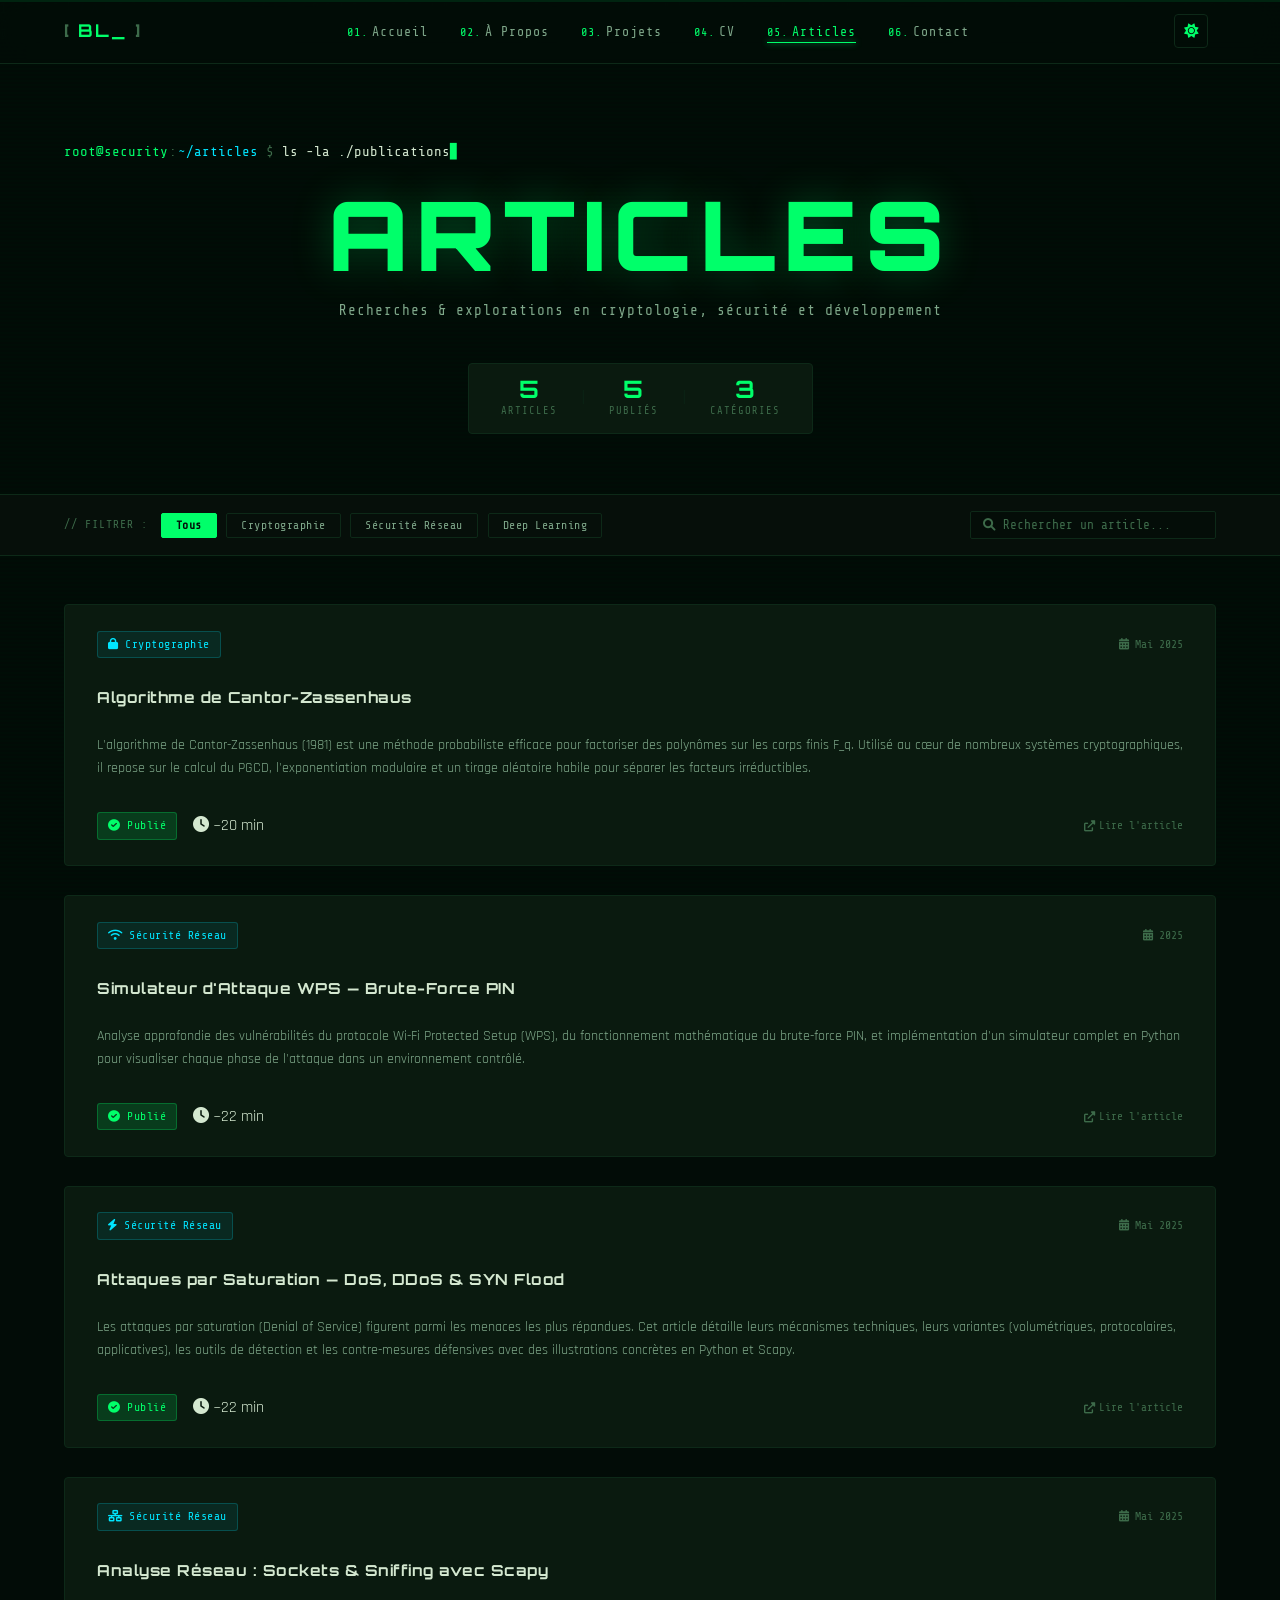
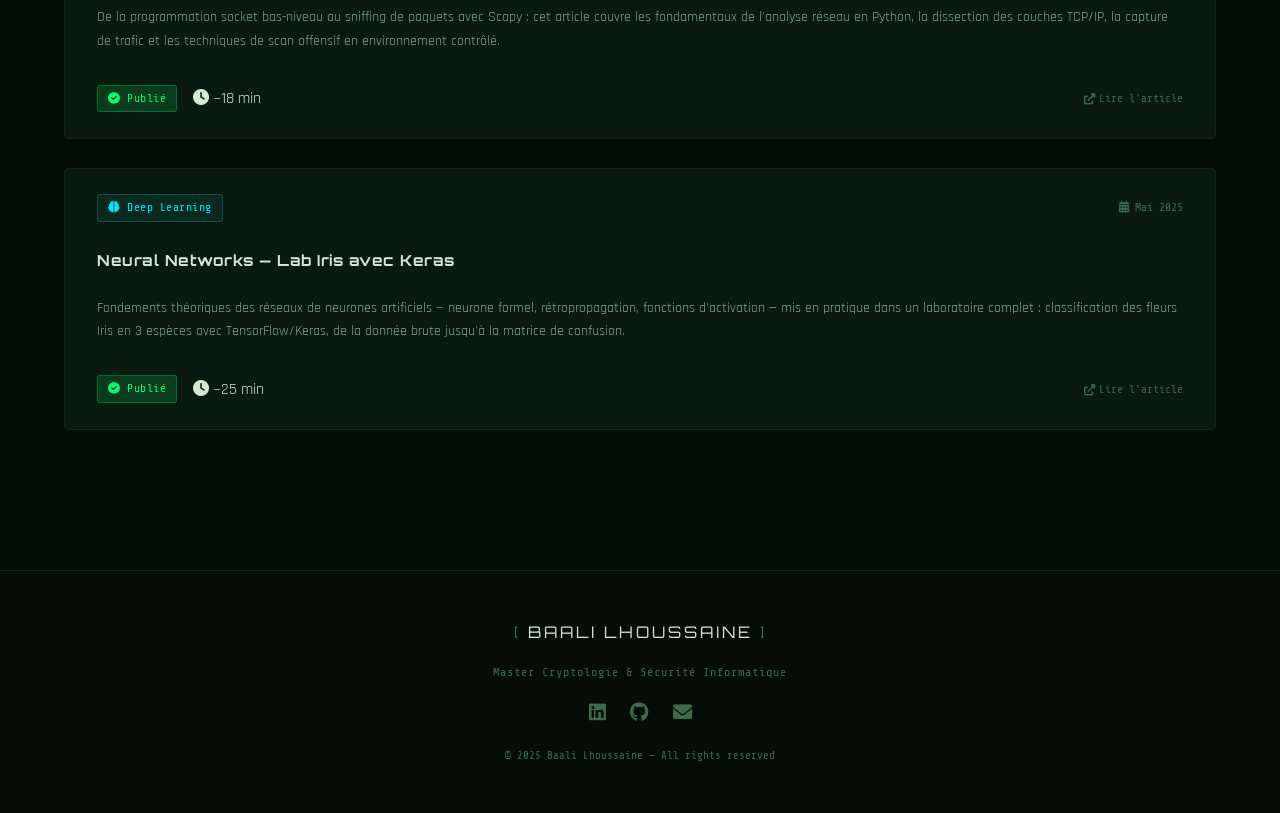
==== articles.html @ 582a3159 "Portfolio a jour" ====
<!DOCTYPE html>
<html lang="fr">
<head>
    <meta charset="UTF-8">
    <meta name="viewport" content="width=device-width, initial-scale=1.0">
    <title>Articles — BAALI LHOUSSAINE</title>
    <link rel="stylesheet" href="style.css">
    <link href="https://cdnjs.cloudflare.com/ajax/libs/font-awesome/6.0.0/css/all.min.css" rel="stylesheet">
    <link href="https://fonts.googleapis.com/css2?family=Share+Tech+Mono&family=Orbitron:wght@400;700;900&family=Rajdhani:wght@300;400;500;600;700&display=swap" rel="stylesheet">
</head>
<body>

<canvas id="matrix-canvas"></canvas>
<div class="scanlines"></div>

<!-- Navigation -->
<nav class="navbar">
    <div class="nav-container">
        <div class="nav-logo">
            <span class="logo-bracket">[</span>
            <span class="logo-text">BL<span class="logo-cursor">_</span></span>
            <span class="logo-bracket">]</span>
        </div>
        <ul class="nav-menu">
            <li><a href="index.html#accueil"  class="nav-link"><span class="nav-num">01.</span>Accueil</a></li>
            <li><a href="index.html#apropos"  class="nav-link"><span class="nav-num">02.</span>À Propos</a></li>
            <li><a href="index.html#projets"  class="nav-link"><span class="nav-num">03.</span>Projets</a></li>
            <li><a href="index.html#cv"       class="nav-link"><span class="nav-num">04.</span>CV</a></li>
            <li><a href="articles.html" class="nav-link active"><span class="nav-num">05.</span>Articles</a></li>
            <li><a href="index.html#contact"  class="nav-link"><span class="nav-num">06.</span>Contact</a></li>
        </ul>
        <!-- Theme Toggle — add this between </ul> and <div class="hamburger"> -->
        <button class="theme-toggle" id="themeToggle" title="Basculer thème">
            <i class="fas fa-sun" id="themeIcon"></i>
        </button>
        <div class="hamburger">
            <span></span><span></span><span></span>
        </div>
    </div>
</nav>

<div class="scroll-bar"><div class="scroll-progress" id="scrollProgress"></div></div>

<!-- ===================== HERO ARTICLES ===================== -->
<section class="articles-hero">
    <div class="container">
        <div class="terminal-prompt" style="margin-bottom:1.4rem">
            <span class="prompt-user">root@security</span><span class="prompt-sep">:</span><span class="prompt-path">~/articles</span><span class="prompt-dollar">$</span>
            <span class="prompt-cmd">ls -la ./publications</span><span class="prompt-blink">▋</span>
        </div>
        <h1 class="articles-page-title glitch" data-text="ARTICLES">ARTICLES</h1>
        <p class="articles-page-subtitle">Recherches & explorations en cryptologie, sécurité et développement</p>

        <!-- Stats bar -->
        <div class="articles-stats">
            <div class="stat-item">
                <span class="stat-num" id="totalCount">5</span>
                <span class="stat-label">Articles</span>
            </div>
            <div class="stat-sep">|</div>
            <div class="stat-item">
                <span class="stat-num">5</span>
                <span class="stat-label">Publiés</span>
            </div>
            <div class="stat-sep">|</div>
            <div class="stat-item">
                <span class="stat-num">3</span>
                <span class="stat-label">Catégories</span>
            </div>
        </div>
    </div>
</section>

<!-- ===================== FILTERS ===================== -->
<section class="articles-filters-bar">
    <div class="container">
        <div class="filters-inner">
            <div class="filter-group">
                <span class="filter-label">// FILTRER :</span>
                <button class="filter-btn active" data-filter="all">Tous</button>
                <button class="filter-btn" data-filter="cryptographie">Cryptographie</button>
                <button class="filter-btn" data-filter="securite-reseau">Sécurité Réseau</button>
                <button class="filter-btn" data-filter="deep-learning">Deep Learning</button>
            </div>
            <div class="search-group">
                <div class="search-box">
                    <i class="fas fa-search"></i>
                    <input type="text" id="searchInput" placeholder="Rechercher un article..." />
                </div>
            </div>
        </div>
    </div>
</section>

<!-- ===================== ARTICLES GRID ===================== -->
<section class="articles-main section">
    <div class="container">

        <div class="articles-grid-full" id="articlesGrid">

            <!-- Article 1 — Cantor-Zassenhaus -->
            <article id="article-1" class="article-card article-card-full" data-category="cryptographie" onclick="window.location.href='zessenhaus.html'" style="cursor:pointer">
                <div class="article-meta">
                    <span class="article-tag"><i class="fas fa-lock"></i> Cryptographie</span>
                    <span class="article-date"><i class="fas fa-calendar-alt"></i> Mai 2025</span>
                </div>
                <h3 class="article-title">Algorithme de Cantor-Zassenhaus</h3>
                <p class="article-excerpt">L'algorithme de Cantor-Zassenhaus (1981) est une méthode probabiliste efficace pour factoriser des polynômes sur les corps finis F_q. Utilisé au cœur de nombreux systèmes cryptographiques, il repose sur le calcul du PGCD, l'exponentiation modulaire et un tirage aléatoire habile pour séparer les facteurs irréductibles.</p>
                <div class="article-footer">
                    <span class="article-status published"><i class="fas fa-check-circle"></i> Publié</span>
                    <span class="article-read-time"><i class="fas fa-clock"></i> ~20 min</span>
                    <span class="article-toggle-hint"><i class="fas fa-external-link-alt"></i> Lire l'article</span>
                </div>
            </article>

            <!-- Article 2 — Attaque WPS -->
            <article id="article-2" class="article-card article-card-full" data-category="securite-reseau" onclick="window.location.href='wps.html'" style="cursor:pointer">
                <div class="article-meta">
                    <span class="article-tag"><i class="fas fa-wifi"></i> Sécurité Réseau</span>
                    <span class="article-date"><i class="fas fa-calendar-alt"></i> 2025</span>
                </div>
                <h3 class="article-title">Simulateur d'Attaque WPS — Brute-Force PIN</h3>
                <p class="article-excerpt">Analyse approfondie des vulnérabilités du protocole Wi-Fi Protected Setup (WPS), du fonctionnement mathématique du brute-force PIN, et implémentation d'un simulateur complet en Python pour visualiser chaque phase de l'attaque dans un environnement contrôlé.</p>
                <div class="article-footer">
                    <span class="article-status published"><i class="fas fa-check-circle"></i> Publié</span>
                    <span class="article-read-time"><i class="fas fa-clock"></i> ~22 min</span>
                    <span class="article-toggle-hint"><i class="fas fa-external-link-alt"></i> Lire l'article</span>
                </div>
            </article>

            <!-- Article 3 — Attaque par Saturation DoS/DDoS -->
            <article id="article-3" class="article-card article-card-full" data-category="securite-reseau" onclick="window.location.href='saturation.html'" style="cursor:pointer">
                <div class="article-meta">
                    <span class="article-tag"><i class="fas fa-bolt"></i> Sécurité Réseau</span>
                    <span class="article-date"><i class="fas fa-calendar-alt"></i> Mai 2025</span>
                </div>
                <h3 class="article-title">Attaques par Saturation — DoS, DDoS & SYN Flood</h3>
                <p class="article-excerpt">Les attaques par saturation (Denial of Service) figurent parmi les menaces les plus répandues. Cet article détaille leurs mécanismes techniques, leurs variantes (volumétriques, protocolaires, applicatives), les outils de détection et les contre-mesures défensives avec des illustrations concrètes en Python et Scapy.</p>
                <div class="article-footer">
                    <span class="article-status published"><i class="fas fa-check-circle"></i> Publié</span>
                    <span class="article-read-time"><i class="fas fa-clock"></i> ~22 min</span>
                    <span class="article-toggle-hint"><i class="fas fa-external-link-alt"></i> Lire l'article</span>
                </div>
            </article>

            <!-- Article 4 — Scapy / Sockets -->
            <article id="article-4" class="article-card article-card-full" data-category="securite-reseau" onclick="window.location.href='scapy.html'" style="cursor:pointer">
                <div class="article-meta">
                    <span class="article-tag"><i class="fas fa-network-wired"></i> Sécurité Réseau</span>
                    <span class="article-date"><i class="fas fa-calendar-alt"></i> Mai 2025</span>
                </div>
                <h3 class="article-title">Analyse Réseau : Sockets & Sniffing avec Scapy</h3>
                <p class="article-excerpt">De la programmation socket bas-niveau au sniffing de paquets avec Scapy : cet article couvre les fondamentaux de l'analyse réseau en Python, la dissection des couches TCP/IP, la capture de trafic et les techniques de scan offensif en environnement contrôlé.</p>
                <div class="article-footer">
                    <span class="article-status published"><i class="fas fa-check-circle"></i> Publié</span>
                    <span class="article-read-time"><i class="fas fa-clock"></i> ~18 min</span>
                    <span class="article-toggle-hint"><i class="fas fa-external-link-alt"></i> Lire l'article</span>
                </div>
            </article>

            <!-- Article 5 — Neural Networks / Iris -->
            <article id="article-5" class="article-card article-card-full" data-category="deep-learning" onclick="window.location.href='neural_networks.html'" style="cursor:pointer">
                <div class="article-meta">
                    <span class="article-tag"><i class="fas fa-brain"></i> Deep Learning</span>
                    <span class="article-date"><i class="fas fa-calendar-alt"></i> Mai 2025</span>
                </div>
                <h3 class="article-title">Neural Networks — Lab Iris avec Keras</h3>
                <p class="article-excerpt">Fondements théoriques des réseaux de neurones artificiels — neurone formel, rétropropagation, fonctions d'activation — mis en pratique dans un laboratoire complet : classification des fleurs Iris en 3 espèces avec TensorFlow/Keras, de la donnée brute jusqu'à la matrice de confusion.</p>
                <div class="article-footer">
                    <span class="article-status published"><i class="fas fa-check-circle"></i> Publié</span>
                    <span class="article-read-time"><i class="fas fa-clock"></i> ~25 min</span>
                    <span class="article-toggle-hint"><i class="fas fa-external-link-alt"></i> Lire l'article</span>
                </div>
            </article>

        </div>

        <!-- Empty state (hidden by default) -->
        <div class="no-results" id="noResults" style="display:none">
            <i class="fas fa-search"></i>
            <p>Aucun article trouvé pour cette recherche.</p>
            <button onclick="resetFilters()">Réinitialiser les filtres</button>
        </div>



    </div>
</section>

<!-- Footer -->
<footer class="footer">
    <div class="container">
        <div class="footer-inner">
            <div class="footer-logo">
                <span class="logo-bracket">[</span>
                <span>BAALI LHOUSSAINE</span>
                <span class="logo-bracket">]</span>
            </div>
            <p class="footer-tagline">Master Cryptologie & Sécurité Informatique</p>
            <div class="footer-socials">
                <a href="https://linkedin.com/in/baali-lhoussaine" target="_blank"><i class="fab fa-linkedin"></i></a>
                <a href="https://github.com/BAALI-LHOUSSAINE" target="_blank"><i class="fab fa-github"></i></a>
                <a href="mailto:baalilhoussaine1@gmail.com"><i class="fas fa-envelope"></i></a>
            </div>
            <p class="footer-copy">© 2025 Baali Lhoussaine — All rights reserved</p>
        </div>
    </div>
</footer>

<!-- Notification toast -->
<div class="toast" id="toast"></div>

<script>
document.addEventListener('DOMContentLoaded', function () {

    // ===== MATRIX =====
    (function () {
        const canvas = document.getElementById('matrix-canvas');
        if (!canvas) return;
        const ctx = canvas.getContext('2d');
        function resize() { canvas.width = window.innerWidth; canvas.height = window.innerHeight; }
        resize();
        window.addEventListener('resize', resize);
        const chars = '0123456789ABCDEF<>{}[]|+=/*%$#@!?ΩΨΦΣΠΛΘΔαβγ';
        const fs = 13;
        let cols = Math.floor(canvas.width / fs);
        let drops = Array(cols).fill(1);
        function draw() {
            const isLight = document.documentElement.getAttribute('data-theme') === 'light';
            ctx.fillStyle = isLight ? 'rgba(244,247,245,0.05)' : 'rgba(2,12,7,0.05)';
            ctx.fillRect(0, 0, canvas.width, canvas.height);
            ctx.font = fs + 'px Share Tech Mono, monospace';
            for (let i = 0; i < drops.length; i++) {
                ctx.fillStyle = isLight
                    ? (Math.random() > 0.97 ? '#0077aa' : '#007a33')
                    : (Math.random() > 0.97 ? '#00e5ff' : '#00ff6a');
                ctx.fillText(chars[Math.floor(Math.random() * chars.length)], i * fs, drops[i] * fs);
                if (drops[i] * fs > canvas.height && Math.random() > 0.975) drops[i] = 0;
                drops[i]++;
            }
        }
        setInterval(draw, 55);
        window.addEventListener('resize', () => { cols = Math.floor(canvas.width / fs); drops = Array(cols).fill(1); });
    })();

    // ===== SCROLL PROGRESS =====
    const sp = document.getElementById('scrollProgress');
    window.addEventListener('scroll', () => {
        const t = window.pageYOffset, d = document.documentElement.scrollHeight - window.innerHeight;
        if (sp) sp.style.width = (t / d * 100) + '%';
    });

    // ===== MOBILE NAV =====
    const hamburger = document.querySelector('.hamburger');
    const navMenu = document.querySelector('.nav-menu');
    if (hamburger && navMenu) {
        hamburger.addEventListener('click', () => {
            hamburger.classList.toggle('active');
            navMenu.classList.toggle('active');
        });
    }

    // ===== FILTER BUTTONS =====
    const filterBtns = document.querySelectorAll('.filter-btn');
    filterBtns.forEach(btn => {
        btn.addEventListener('click', () => {
            filterBtns.forEach(b => b.classList.remove('active'));
            btn.classList.add('active');
            applyFilters();
        });
    });

    // ===== SEARCH =====
    const searchInput = document.getElementById('searchInput');
    if (searchInput) searchInput.addEventListener('input', applyFilters);

    function applyFilters() {
        const activeFilter = document.querySelector('.filter-btn.active')?.dataset.filter || 'all';
        const query = (searchInput?.value || '').toLowerCase().trim();
        const cards = document.querySelectorAll('.article-card-full');
        let visible = 0;
        cards.forEach(card => {
            const cat = card.dataset.category;
            const text = card.textContent.toLowerCase();
            const matchCat = activeFilter === 'all' || cat === activeFilter;
            const matchSearch = !query || text.includes(query);
            card.style.display = (matchCat && matchSearch) ? '' : 'none';
            if (matchCat && matchSearch) visible++;
        });
        document.getElementById('totalCount').textContent = visible;
        document.getElementById('noResults').style.display = visible === 0 ? 'flex' : 'none';
    }

    // ===== THEME TOGGLE =====
    const themeToggle = document.getElementById('themeToggle');
    const themeIcon = document.getElementById('themeIcon');
    const savedTheme = localStorage.getItem('theme') || 'dark';
    applyTheme(savedTheme);

    if (themeToggle) {
        themeToggle.addEventListener('click', () => {
            const current = document.documentElement.getAttribute('data-theme') || 'dark';
            const next = current === 'dark' ? 'light' : 'dark';
            applyTheme(next);
            localStorage.setItem('theme', next);
        });
    }

    function applyTheme(theme) {
        document.documentElement.setAttribute('data-theme', theme);
        if (themeIcon) {
            themeIcon.className = theme === 'dark' ? 'fas fa-sun' : 'fas fa-moon';
        }
    }

    // ===== DEEP LINK — open article from URL hash =====
    (function handleHash() {
        const hash = window.location.hash; // e.g. "#article-1"
        if (!hash) return;
        const target = document.querySelector(hash);
        if (!target) return;
        // Open the body
        const body = target.querySelector('.article-body');
        const hint = target.querySelector('.article-toggle-hint');
        const icon = hint ? hint.querySelector('i') : null;
        if (body) body.style.display = 'block';
        if (icon) icon.className = 'fas fa-chevron-up';
        if (hint) hint.style.color = 'var(--green-primary)';
        // Scroll to it after a short delay so the page has painted
        setTimeout(() => {
            target.scrollIntoView({ behavior: 'smooth', block: 'center' });
            target.style.boxShadow = '0 0 0 2px var(--green-primary)';
            setTimeout(() => { target.style.boxShadow = ''; }, 2000);
        }, 300);
    })();

    // ===== FADE IN =====
    const obs = new IntersectionObserver(entries => {
        entries.forEach(e => { if (e.isIntersecting) e.target.classList.add('fade-in-up'); });
    }, { threshold: 0.08 });
    document.querySelectorAll('.article-card-full').forEach(el => obs.observe(el));
});

function notifyMe(el) {
    showToast('✓ Vous serez notifié à la publication !');
    el.innerHTML = '<i class="fas fa-check"></i> Notifié';
    el.style.color = 'var(--green-primary)';
    el.style.pointerEvents = 'none';
}

function resetFilters() {
    document.querySelectorAll('.filter-btn').forEach(b => b.classList.remove('active'));
    document.querySelector('.filter-btn[data-filter="all"]').classList.add('active');
    const si = document.getElementById('searchInput');
    if (si) si.value = '';
    document.querySelectorAll('.article-card-full').forEach(c => c.style.display = '');
    document.getElementById('noResults').style.display = 'none';
    document.getElementById('totalCount').textContent = document.querySelectorAll('.article-card-full').length;
}

function showToast(msg) {
    const t = document.getElementById('toast');
    t.textContent = msg;
    t.classList.add('show');
    setTimeout(() => t.classList.remove('show'), 3000);
}

// ===== APERÇU TOGGLE =====
function toggleArticle(card) {
    const body = card.querySelector('.article-body');
    const hint = card.querySelector('.article-toggle-hint');
    const icon = hint ? hint.querySelector('i') : null;
    if (!body) return;
    const isOpen = body.style.display !== 'none' && body.style.display !== '';
    body.style.display = isOpen ? 'none' : 'block';
    if (icon) icon.className = isOpen ? 'fas fa-chevron-down' : 'fas fa-chevron-up';
    if (hint) hint.style.color = isOpen ? '' : 'var(--green-primary)';
}
</script>
</body>
</html>
---- style.css ----
/* =========================================
   CYBERSECURITY PORTFOLIO — BAALI LHOUSSAINE
   ========================================= */

/* ---- CSS Variables ---- */
:root {
    --bg-primary: #020c07;
    --bg-secondary: #060f0a;
    --bg-card: #0a1a0f;
    --bg-card-hover: #0e2015;
    --bg-terminal: #040d08;
    --green-primary: #00ff6a;
    --green-dim: #00cc55;
    --green-glow: rgba(0, 255, 106, 0.15);
    --green-muted: #1a4d2e;
    --cyan-accent: #00e5ff;
    --cyan-glow: rgba(0, 229, 255, 0.12);
    --red-alert: #ff3e3e;
    --yellow-warn: #ffe066;
    --text-primary: #d4e8d0;
    --text-secondary: #7fa88a;
    --text-muted: #3d6b4a;
    --border-color: #0d2918;
    --border-active: #00ff6a40;
    --font-mono: 'Share Tech Mono', monospace;
    --font-display: 'Orbitron', monospace;
    --font-body: 'Rajdhani', sans-serif;
    --transition: all 0.3s ease;
}

/* ---- Reset ---- */
*, *::before, *::after { margin: 0; padding: 0; box-sizing: border-box; }
html { scroll-behavior: smooth; }

body {
    font-family: var(--font-body);
    background-color: var(--bg-primary);
    color: var(--text-primary);
    line-height: 1.7;
    overflow-x: hidden;
    cursor: default;
}

a { color: inherit; text-decoration: none; }

/* ---- Matrix Canvas ---- */
#matrix-canvas {
    position: fixed;
    top: 0; left: 0;
    width: 100%; height: 100%;
    z-index: 0;
    opacity: 0.04;
    pointer-events: none;
}

/* ---- Scanlines ---- */
.scanlines {
    position: fixed;
    top: 0; left: 0;
    width: 100%; height: 100%;
    background: repeating-linear-gradient(
        0deg,
        transparent,
        transparent 2px,
        rgba(0, 255, 106, 0.012) 2px,
        rgba(0, 255, 106, 0.012) 4px
    );
    z-index: 1;
    pointer-events: none;
}

/* ---- Scroll Bar ---- */
.scroll-bar {
    position: fixed;
    top: 0; left: 0;
    width: 100%; height: 2px;
    background: rgba(0, 255, 106, 0.1);
    z-index: 9999;
}
.scroll-progress {
    height: 100%;
    width: 0%;
    background: linear-gradient(90deg, var(--green-primary), var(--cyan-accent));
    transition: width 0.1s;
    box-shadow: 0 0 8px var(--green-primary);
}

/* ---- Container ---- */
.container {
    max-width: 1200px;
    margin: 0 auto;
    padding: 0 24px;
    position: relative;
    z-index: 2;
}

/* ================================================
   NAVIGATION
   ================================================ */
.navbar {
    position: fixed;
    top: 0; width: 100%;
    background: rgba(2, 12, 7, 0.75);
    backdrop-filter: blur(16px);
    -webkit-backdrop-filter: blur(16px);
    border-bottom: 1px solid var(--border-color);
    z-index: 1000;
    padding: 0.9rem 0;
}

.nav-container {
    max-width: 1200px;
    margin: 0 auto;
    padding: 0 24px;
    display: flex;
    justify-content: space-between;
    align-items: center;
}

.nav-logo {
    font-family: var(--font-display);
    font-size: 1.1rem;
    font-weight: 700;
    letter-spacing: 2px;
    color: var(--green-primary);
}
.logo-bracket { color: var(--text-muted); }
.logo-cursor {
    animation: blink 1s infinite;
    color: var(--green-primary);
}

.nav-menu {
    display: flex;
    list-style: none;
    gap: 2rem;
}

.nav-link {
    font-family: var(--font-mono);
    font-size: 0.82rem;
    color: var(--text-secondary);
    letter-spacing: 1px;
    transition: var(--transition);
    position: relative;
    padding-bottom: 2px;
}
.nav-num { color: var(--green-primary); margin-right: 4px; font-size: 0.75rem; }

.nav-link::after {
    content: '';
    position: absolute;
    bottom: -2px; left: 0;
    width: 0; height: 1px;
    background: var(--green-primary);
    transition: width 0.3s;
    box-shadow: 0 0 6px var(--green-primary);
}
.nav-link:hover, .nav-link.active {
    color: var(--green-primary);
}
.nav-link:hover::after, .nav-link.active::after { width: 100%; }

.hamburger {
    display: none;
    flex-direction: column;
    cursor: pointer;
    gap: 5px;
}
.hamburger span {
    width: 24px; height: 2px;
    background: var(--green-primary);
    transition: 0.3s;
    box-shadow: 0 0 4px var(--green-primary);
}

/* ================================================
   HERO
   ================================================ */
.hero {
    min-height: 100vh;
    display: flex;
    align-items: center;
    padding: 100px 24px 60px;
    position: relative;
    overflow: hidden;
    z-index: 2;
}

.hero::before {
    content: '';
    position: absolute;
    top: -200px; right: -200px;
    width: 600px; height: 600px;
    border-radius: 50%;
    background: radial-gradient(circle, rgba(0,255,106,0.04) 0%, transparent 70%);
    pointer-events: none;
}

.hero-content {
    max-width: 1200px;
    margin: 0 auto;
    width: 100%;
    display: grid;
    grid-template-columns: 1.1fr 0.9fr;
    gap: 4rem;
    align-items: center;
}

/* Terminal prompt */
.terminal-prompt {
    font-family: var(--font-mono);
    font-size: 0.88rem;
    margin-bottom: 1.2rem;
    display: flex;
    align-items: center;
    gap: 0;
    flex-wrap: wrap;
}
.prompt-user { color: var(--green-primary); }
.prompt-sep { color: var(--text-muted); margin: 0 1px; }
.prompt-path { color: var(--cyan-accent); }
.prompt-dollar { color: var(--text-muted); margin: 0 8px; }
.prompt-cmd { color: var(--text-primary); }
.prompt-blink { color: var(--green-primary); animation: blink 1s infinite; }

/* Glitch effect on name */
.hero-name {
    font-family: var(--font-display);
    font-size: clamp(2.4rem, 5vw, 3.8rem);
    font-weight: 900;
    letter-spacing: 4px;
    color: var(--green-primary);
    text-shadow: 0 0 30px rgba(0, 255, 106, 0.4);
    position: relative;
    margin-bottom: 0.8rem;
    line-height: 1.1;
}
.hero-name.glitch::before,
.hero-name.glitch::after {
    content: attr(data-text);
    position: absolute;
    top: 0; left: 0;
    width: 100%; height: 100%;
}
.hero-name.glitch::before {
    color: var(--cyan-accent);
    clip-path: polygon(0 30%, 100% 30%, 100% 50%, 0 50%);
    animation: glitch1 4s infinite;
    opacity: 0.7;
}
.hero-name.glitch::after {
    color: var(--red-alert);
    clip-path: polygon(0 60%, 100% 60%, 100% 80%, 0 80%);
    animation: glitch2 4s infinite;
    opacity: 0.5;
}

.hero-title-wrapper {
    font-family: var(--font-mono);
    font-size: 1rem;
    color: var(--text-secondary);
    margin-bottom: 1.4rem;
    display: flex;
    align-items: center;
    gap: 6px;
}
.hex-accent {
    color: var(--cyan-accent);
    font-size: 0.85rem;
    opacity: 0.7;
}
.hero-title { color: var(--text-primary); }

.hero-description {
    font-size: 1.05rem;
    color: var(--text-secondary);
    margin-bottom: 1.6rem;
    max-width: 520px;
    font-weight: 400;
    line-height: 1.8;
}

.hero-badges {
    display: flex;
    gap: 0.6rem;
    flex-wrap: wrap;
    margin-bottom: 2rem;
}
.badge {
    font-family: var(--font-mono);
    font-size: 0.72rem;
    padding: 5px 12px;
    border: 1px solid var(--green-muted);
    border-radius: 2px;
    color: var(--green-dim);
    background: rgba(0,255,106,0.04);
    display: flex;
    align-items: center;
    gap: 5px;
    letter-spacing: 0.5px;
}
.badge i { font-size: 0.68rem; }

.hero-buttons {
    display: flex;
    gap: 1rem;
    flex-wrap: wrap;
}

/* Buttons */
.btn {
    font-family: var(--font-mono);
    font-size: 0.85rem;
    padding: 11px 24px;
    border: none;
    border-radius: 2px;
    cursor: pointer;
    text-decoration: none;
    display: inline-flex;
    align-items: center;
    gap: 8px;
    letter-spacing: 1px;
    transition: var(--transition);
    position: relative;
    overflow: hidden;
}
.btn-primary {
    background: var(--green-primary);
    color: var(--bg-primary);
    font-weight: 700;
}
.btn-primary:hover {
    background: var(--green-dim);
    box-shadow: 0 0 24px rgba(0, 255, 106, 0.5);
    transform: translateY(-2px);
}
.btn-secondary {
    background: transparent;
    color: var(--green-primary);
    border: 1px solid var(--green-primary);
}
.btn-secondary:hover {
    background: var(--green-glow);
    box-shadow: 0 0 16px rgba(0, 255, 106, 0.2);
    transform: translateY(-2px);
}
.btn.full-width { width: 100%; justify-content: center; }

/* Photo frame */
.hero-visual { display: flex; justify-content: center; }

.photo-frame {
    position: relative;
    width: 420px;
    height: 480px;
}
.frame-corners .corner {
    position: absolute;
    width: 20px; height: 20px;
    border-color: var(--green-primary);
    border-style: solid;
}
.corner.tl { top: -3px; left: -3px; border-width: 2px 0 0 2px; }
.corner.tr { top: -3px; right: -3px; border-width: 2px 2px 0 0; }
.corner.bl { bottom: -3px; left: -3px; border-width: 0 0 2px 2px; }
.corner.br { bottom: -3px; right: -3px; border-width: 0 2px 2px 0; }

.photo-carousel {
    width: 100%; height: 100%;
    border-radius: 4px;
    overflow: hidden;
    border: 1px solid var(--border-color);
    position: relative;
    background: var(--bg-card);
}
.carousel-container { width: 100%; height: 100%; position: relative; }
.carousel-slide {
    position: absolute;
    width: 100%; height: 100%;
    opacity: 0;
    transition: opacity 1s ease-in-out;
}
.carousel-slide.active { opacity: 1; }
.carousel-slide img {
    width: 100%; height: 100%;
    object-fit: cover;
    filter: grayscale(20%) contrast(1.05);
}
.carousel-controls {
    position: absolute;
    top: 50%; transform: translateY(-50%);
    background: rgba(0, 255, 106, 0.1);
    border: 1px solid rgba(0,255,106,0.3);
    color: var(--green-primary);
    width: 32px; height: 32px;
    border-radius: 2px;
    display: flex; align-items: center; justify-content: center;
    cursor: pointer;
    transition: var(--transition);
    z-index: 5;
}
.carousel-controls:hover { background: rgba(0,255,106,0.2); }
.carousel-prev { left: 8px; }
.carousel-next { right: 8px; }
.carousel-indicators {
    position: absolute; bottom: 12px; left: 50%;
    transform: translateX(-50%);
    display: flex; gap: 8px;
}
.carousel-indicator {
    width: 6px; height: 6px;
    border-radius: 1px;
    background: rgba(0,255,106,0.3);
    cursor: pointer; transition: var(--transition);
}
.carousel-indicator.active { background: var(--green-primary); box-shadow: 0 0 6px var(--green-primary); }

.scan-line-h {
    position: absolute;
    top: 0; left: 0;
    width: 100%; height: 2px;
    background: rgba(0, 255, 106, 0.4);
    animation: scanH 3s linear infinite;
    box-shadow: 0 0 10px rgba(0, 255, 106, 0.6);
    z-index: 10;
    pointer-events: none;
}

.frame-status {
    position: absolute;
    bottom: -28px; left: 0;
    display: flex; align-items: center; gap: 6px;
    font-family: var(--font-mono);
    font-size: 0.65rem;
    color: var(--text-muted);
}
.status-dot {
    width: 7px; height: 7px;
    border-radius: 50%;
    background: var(--green-primary);
    box-shadow: 0 0 8px var(--green-primary);
    animation: blink 2s infinite;
}

.hero-scroll-hint {
    position: absolute;
    bottom: 30px; left: 50%;
    transform: translateX(-50%);
    display: flex; flex-direction: column;
    align-items: center; gap: 6px;
    font-family: var(--font-mono); font-size: 0.62rem;
    color: var(--text-muted); letter-spacing: 3px;
    animation: fadeUpDown 2s infinite;
}
.scroll-arrow {
    width: 1px; height: 30px;
    background: linear-gradient(to bottom, var(--green-primary), transparent);
}

/* ================================================
   SECTIONS
   ================================================ */
.section {
    padding: 100px 0;
    position: relative;
    z-index: 2;
}
.section-dark { background: var(--bg-secondary); }

.section-header {
    text-align: center;
    margin-bottom: 4rem;
}
.section-tag {
    font-family: var(--font-mono);
    font-size: 0.78rem;
    color: var(--green-dim);
    letter-spacing: 3px;
    display: block;
    margin-bottom: 0.8rem;
}
.section-title {
    font-family: var(--font-display);
    font-size: clamp(1.8rem, 3.5vw, 2.6rem);
    font-weight: 700;
    letter-spacing: 3px;
    color: var(--text-primary);
    margin-bottom: 1rem;
}
.title-line {
    width: 60px; height: 2px;
    background: linear-gradient(90deg, var(--green-primary), var(--cyan-accent));
    margin: 0 auto;
    box-shadow: 0 0 12px var(--green-primary);
}

/* ================================================
   ABOUT
   ================================================ */
.about-grid {
    display: grid;
    grid-template-columns: 1fr 1fr;
    gap: 3rem;
    align-items: start;
}

/* Terminal Box */
.terminal-box {
    background: var(--bg-terminal);
    border: 1px solid var(--border-color);
    border-radius: 4px;
    overflow: hidden;
    box-shadow: 0 8px 32px rgba(0, 0, 0, 0.5), inset 0 0 60px rgba(0, 255, 106, 0.01);
}
.terminal-header {
    background: #0a1a0f;
    padding: 10px 16px;
    display: flex;
    align-items: center;
    gap: 8px;
    border-bottom: 1px solid var(--border-color);
}
.t-dot {
    width: 10px; height: 10px;
    border-radius: 50%;
}
.t-dot.red { background: #ff5f57; }
.t-dot.yellow { background: #ffbd2e; }
.t-dot.green { background: var(--green-primary); box-shadow: 0 0 6px var(--green-primary); }
.t-title {
    font-family: var(--font-mono);
    font-size: 0.75rem;
    color: var(--text-muted);
    margin-left: 8px;
}
.terminal-body {
    padding: 20px;
    font-family: var(--font-mono);
    font-size: 0.84rem;
    line-height: 1.8;
}
.t-cmd { color: var(--green-primary); }
.t-out { color: var(--text-secondary); }
.t-green { color: var(--green-primary); }
.t-cyan { color: var(--cyan-accent); }
.t-prompt { color: var(--green-primary); animation: blink 1s infinite; margin-top: 8px; }

/* Skills block */
.skills-block { display: flex; flex-direction: column; gap: 1.6rem; }
.skills-section-label {
    font-family: var(--font-mono);
    font-size: 0.75rem;
    color: var(--cyan-accent);
    letter-spacing: 2px;
    margin-bottom: 0.4rem;
}

.skill-group { }
.sg-label {
    font-family: var(--font-mono);
    font-size: 0.75rem;
    color: var(--text-muted);
    letter-spacing: 1px;
    margin-bottom: 0.7rem;
    display: flex;
    align-items: center;
    gap: 6px;
}
.sg-label i { color: var(--green-dim); }

.skills-row {
    display: flex;
    flex-wrap: wrap;
    gap: 0.6rem;
}
.skill-chip {
    display: flex; align-items: center; gap: 6px;
    padding: 6px 12px;
    background: var(--bg-card);
    border: 1px solid var(--border-color);
    border-radius: 2px;
    font-size: 0.8rem;
    font-family: var(--font-mono);
    color: var(--text-secondary);
    transition: var(--transition);
    cursor: default;
}
.skill-chip:hover {
    border-color: var(--green-primary);
    color: var(--green-primary);
    background: var(--green-glow);
    box-shadow: 0 0 12px rgba(0,255,106,0.12);
    transform: translateY(-2px);
}
.skill-chip img {
    width: 16px; height: 16px;
    object-fit: contain;
    filter: grayscale(60%);
    transition: var(--transition);
}
.skill-chip:hover img { filter: grayscale(0%); }
.skill-chip i { font-size: 0.9rem; }
.skill-chip.new {
    border-color: rgba(0,229,255,0.3);
    color: var(--cyan-accent);
    background: rgba(0,229,255,0.05);
}
.skill-chip.new:hover {
    border-color: var(--cyan-accent);
    box-shadow: 0 0 12px rgba(0,229,255,0.2);
}

/* Languages */
.languages-block { margin-top: 0.4rem; }
.lang-row { display: flex; flex-direction: column; gap: 0.7rem; }
.lang-item {
    display: flex; align-items: center; gap: 10px;
    font-family: var(--font-mono); font-size: 0.78rem;
}
.lang-name { color: var(--text-secondary); width: 65px; }
.lang-bar {
    flex: 1; height: 4px;
    background: var(--border-color);
    border-radius: 2px; overflow: hidden;
}
.lang-fill {
    height: 100%;
    background: linear-gradient(90deg, var(--green-primary), var(--cyan-accent));
    box-shadow: 0 0 6px var(--green-primary);
    border-radius: 2px;
}
.lang-lvl { color: var(--text-muted); font-size: 0.7rem; width: 40px; text-align: right; }

/* ================================================
   PROJECTS
   ================================================ */
.projects-grid {
    display: grid;
    grid-template-columns: repeat(auto-fill, minmax(340px, 1fr));
    gap: 1.6rem;
}

.project-card {
    background: var(--bg-card);
    border: 1px solid var(--border-color);
    border-radius: 4px;
    padding: 1.6rem;
    transition: var(--transition);
    position: relative;
    overflow: hidden;
}
.project-card::before {
    content: '';
    position: absolute;
    top: 0; left: 0;
    width: 100%; height: 1px;
    background: linear-gradient(90deg, transparent, var(--green-primary), transparent);
    opacity: 0;
    transition: var(--transition);
}
.project-card:hover {
    border-color: rgba(0,255,106,0.2);
    background: var(--bg-card-hover);
    transform: translateY(-4px);
    box-shadow: 0 12px 40px rgba(0, 0, 0, 0.4), 0 0 20px rgba(0, 255, 106, 0.06);
}
.project-card:hover::before { opacity: 1; }

.featured-card {
    grid-column: 1 / -1;
    border-color: rgba(0,255,106,0.2);
    background: linear-gradient(135deg, var(--bg-card), #081510);
}
.featured-card::before { opacity: 1; }
.card-glow {
    position: absolute;
    top: -80px; right: -80px;
    width: 200px; height: 200px;
    background: radial-gradient(circle, rgba(0,255,106,0.06) 0%, transparent 70%);
    pointer-events: none;
}

.card-top-bar {
    display: flex; justify-content: space-between; align-items: center;
    margin-bottom: 1rem;
}
.card-tag {
    font-family: var(--font-mono);
    font-size: 0.7rem;
    color: var(--green-dim);
    letter-spacing: 1px;
    padding: 2px 8px;
    border: 1px solid var(--green-muted);
    border-radius: 2px;
}
.card-date {
    font-family: var(--font-mono);
    font-size: 0.68rem;
    color: var(--text-muted);
}

.card-icon {
    font-size: 1.8rem;
    color: var(--green-primary);
    opacity: 0.7;
    margin-bottom: 0.8rem;
}

.project-card h3 {
    font-family: var(--font-display);
    font-size: 1rem;
    font-weight: 700;
    letter-spacing: 1px;
    color: var(--text-primary);
    margin-bottom: 0.7rem;
}

.card-desc {
    font-size: 0.9rem;
    color: var(--text-secondary);
    line-height: 1.7;
    margin-bottom: 1rem;
}

.card-tech {
    display: flex; flex-wrap: wrap; gap: 0.4rem;
    margin-bottom: 1rem;
}
.tech {
    font-family: var(--font-mono);
    font-size: 0.68rem;
    padding: 2px 8px;
    background: rgba(0, 255, 106, 0.06);
    border: 1px solid var(--green-muted);
    border-radius: 2px;
    color: var(--green-dim);
    letter-spacing: 0.5px;
}

.card-links { display: flex; gap: 0.8rem; }
.card-link {
    font-family: var(--font-mono);
    font-size: 0.75rem;
    color: var(--text-muted);
    display: flex; align-items: center; gap: 5px;
    transition: var(--transition);
}
.card-link:hover { color: var(--green-primary); }

/* ================================================
   TIMELINE / FORMATION
   ================================================ */
.timeline {
    position: relative;
    max-width: 800px;
    margin: 0 auto 4rem;
}
.timeline::before {
    content: '';
    position: absolute;
    left: 22px; top: 0; bottom: 0;
    width: 1px;
    background: linear-gradient(to bottom, var(--green-primary), var(--text-muted), transparent);
}

.timeline-item {
    display: flex; gap: 2rem;
    margin-bottom: 2.5rem;
    position: relative;
}
.tl-dot {
    flex-shrink: 0;
    width: 44px; height: 44px;
    border-radius: 4px;
    background: var(--bg-card);
    border: 1px solid var(--border-color);
    display: flex; align-items: center; justify-content: center;
    font-size: 1rem;
    color: var(--text-muted);
    z-index: 1;
    transition: var(--transition);
}
.active-item .tl-dot {
    border-color: var(--green-primary);
    color: var(--green-primary);
    box-shadow: 0 0 16px rgba(0, 255, 106, 0.3);
}

.tl-card {
    flex: 1;
    background: var(--bg-card);
    border: 1px solid var(--border-color);
    border-radius: 4px;
    padding: 1.4rem;
    transition: var(--transition);
}
.active-item .tl-card {
    border-color: rgba(0,255,106,0.2);
    box-shadow: 0 4px 20px rgba(0, 0, 0, 0.3);
}
.tl-card:hover {
    border-color: rgba(0,255,106,0.15);
    transform: translateX(4px);
}
.tl-year {
    font-family: var(--font-mono);
    font-size: 0.72rem;
    color: var(--green-dim);
    letter-spacing: 1px;
    margin-bottom: 0.4rem;
}
.tl-card h3 {
    font-family: var(--font-display);
    font-size: 0.95rem;
    color: var(--text-primary);
    letter-spacing: 1px;
    margin-bottom: 0.3rem;
}
.tl-school {
    font-family: var(--font-mono);
    font-size: 0.75rem;
    color: var(--cyan-accent);
    margin-bottom: 0.6rem;
    display: flex; align-items: center; gap: 5px;
}
.tl-card p { font-size: 0.88rem; color: var(--text-secondary); margin-bottom: 0.8rem; }
.tl-tags { display: flex; flex-wrap: wrap; gap: 0.4rem; }
.tl-tags span {
    font-family: var(--font-mono);
    font-size: 0.65rem;
    padding: 2px 7px;
    background: var(--bg-terminal);
    border: 1px solid var(--border-color);
    color: var(--text-muted);
    border-radius: 2px;
}

/* CV Download */
.cv-download-block {
    max-width: 800px;
    margin: 0 auto;
}
.cv-download-inner {
    background: var(--bg-card);
    border: 1px solid rgba(0,255,106,0.15);
    border-radius: 4px;
    padding: 2rem;
    display: flex;
    align-items: center;
    gap: 2rem;
}
.cv-icon-wrap {
    font-size: 2.5rem;
    color: var(--green-primary);
    flex-shrink: 0;
}
.cv-download-inner h3 {
    font-family: var(--font-display);
    font-size: 1rem;
    color: var(--text-primary);
    letter-spacing: 1px;
    margin-bottom: 0.3rem;
}
.cv-download-inner p { font-size: 0.88rem; color: var(--text-secondary); }
.cv-download-inner .btn { margin-left: auto; flex-shrink: 0; }

/* ================================================
   CONTACT
   ================================================ */
.contact-grid {
    display: grid;
    grid-template-columns: 1fr 1fr;
    gap: 3rem;
    align-items: start;
}

/* Contact entries */
.contact-entry {
    font-family: var(--font-mono);
    font-size: 0.82rem;
    margin: 4px 0;
    display: flex; align-items: center;
    flex-wrap: wrap;
}
.c-key { color: var(--cyan-accent); }
.c-sep { color: var(--text-muted); margin: 0 4px; }
.c-val { color: var(--text-secondary); }
.c-val:hover { color: var(--green-primary); }

/* Contact form */
.contact-form { display: flex; flex-direction: column; gap: 1.2rem; }
.form-group { display: flex; flex-direction: column; gap: 0.4rem; }
.form-group label {
    font-family: var(--font-mono);
    font-size: 0.75rem;
    color: var(--text-muted);
    letter-spacing: 1px;
}
.label-prefix { color: var(--green-dim); }
.form-group input,
.form-group textarea {
    background: var(--bg-terminal);
    border: 1px solid var(--border-color);
    border-radius: 2px;
    padding: 10px 14px;
    font-family: var(--font-mono);
    font-size: 0.85rem;
    color: var(--text-primary);
    transition: var(--transition);
    outline: none;
    resize: vertical;
}
.form-group input:focus,
.form-group textarea:focus {
    border-color: var(--green-primary);
    box-shadow: 0 0 12px rgba(0, 255, 106, 0.08);
}
.form-group input::placeholder,
.form-group textarea::placeholder {
    color: var(--text-muted);
}

/* ================================================
   FOOTER
   ================================================ */
.footer {
    background: var(--bg-terminal);
    border-top: 1px solid var(--border-color);
    padding: 3rem 0;
    position: relative;
    z-index: 2;
}
.footer-inner {
    display: flex;
    flex-direction: column;
    align-items: center;
    gap: 1rem;
    text-align: center;
}
.footer-logo {
    font-family: var(--font-display);
    font-size: 1rem;
    letter-spacing: 3px;
    color: var(--text-primary);
}
.footer-tagline {
    font-family: var(--font-mono);
    font-size: 0.75rem;
    color: var(--text-muted);
    letter-spacing: 1px;
}
.footer-socials {
    display: flex; gap: 1.5rem;
}
.footer-socials a {
    font-size: 1.2rem;
    color: var(--text-muted);
    transition: var(--transition);
}
.footer-socials a:hover {
    color: var(--green-primary);
    text-shadow: 0 0 10px var(--green-primary);
}
.footer-copy {
    font-family: var(--font-mono);
    font-size: 0.68rem;
    color: var(--text-muted);
}

/* ================================================
   POPUP
   ================================================ */
.popup-overlay {
    position: fixed; inset: 0;
    background: rgba(0, 0, 0, 0.7);
    backdrop-filter: blur(6px);
    z-index: 10000;
    display: flex; align-items: center; justify-content: center;
    opacity: 0; visibility: hidden;
    transition: all 0.3s;
}
.popup-overlay.show { opacity: 1; visibility: visible; }
.popup {
    background: var(--bg-card);
    border: 1px solid var(--green-primary);
    border-radius: 4px;
    max-width: 380px; width: 90%;
    box-shadow: 0 0 40px rgba(0, 255, 106, 0.2);
    transform: scale(0.85) translateY(20px);
    transition: all 0.3s cubic-bezier(0.4, 0, 0.2, 1);
}
.popup.show { transform: scale(1) translateY(0); }
.popup-header {
    display: flex; align-items: center; justify-content: space-between;
    padding: 1.2rem 1.4rem;
    border-bottom: 1px solid var(--border-color);
}
.popup-icon { font-size: 1.4rem; }
.popup-close {
    background: none; border: none;
    font-size: 1.3rem; color: var(--text-muted);
    cursor: pointer; transition: var(--transition);
}
.popup-close:hover { color: var(--green-primary); }
.popup-content { padding: 1rem 1.4rem; }
.popup-content h3 { font-family: var(--font-display); font-size: 0.95rem; color: var(--text-primary); margin-bottom: 0.5rem; }
.popup-content p { font-size: 0.88rem; color: var(--text-secondary); }
.popup-actions { padding: 1rem 1.4rem; display: flex; justify-content: flex-end; }
.popup-btn {
    padding: 8px 20px; border: none; border-radius: 2px;
    font-family: var(--font-mono); font-size: 0.8rem;
    cursor: pointer; transition: var(--transition);
}
.popup-btn-primary { background: var(--green-primary); color: var(--bg-primary); font-weight: 700; }
.popup-btn-primary:hover { background: var(--green-dim); }

/* ================================================
   ANIMATIONS & KEYFRAMES
   ================================================ */
@keyframes blink {
    0%, 100% { opacity: 1; }
    50% { opacity: 0; }
}
@keyframes scanH {
    0% { top: 0%; }
    100% { top: 100%; }
}
@keyframes glitch1 {
    0%, 90%, 100% { transform: translateX(0); opacity: 0; }
    92% { transform: translateX(-3px); opacity: 0.7; }
    94% { transform: translateX(3px); opacity: 0.7; }
    96% { transform: translateX(0); opacity: 0; }
}
@keyframes glitch2 {
    0%, 85%, 100% { transform: translateX(0); opacity: 0; }
    87% { transform: translateX(3px); opacity: 0.5; }
    89% { transform: translateX(-3px); opacity: 0.5; }
    91% { transform: translateX(0); opacity: 0; }
}
@keyframes fadeUpDown {
    0%, 100% { transform: translateX(-50%) translateY(0); opacity: 0.5; }
    50% { transform: translateX(-50%) translateY(6px); opacity: 1; }
}
@keyframes fadeInUp {
    from { opacity: 0; transform: translateY(30px); }
    to { opacity: 1; transform: translateY(0); }
}
.fade-in-up { animation: fadeInUp 0.6s ease forwards; }

/* ================================================
   RESPONSIVE
   ================================================ */
@media (max-width: 900px) {
    .hero-content { grid-template-columns: 1fr; text-align: center; gap: 3rem; }
    .hero-visual { order: -1; }
    .hero-badges, .hero-buttons { justify-content: center; }
    .about-grid { grid-template-columns: 1fr; }
    .contact-grid { grid-template-columns: 1fr; }
    .cv-download-inner { flex-direction: column; text-align: center; }
    .cv-download-inner .btn { margin: 0 auto; }
}

@media (max-width: 768px) {
    .hamburger { display: flex; }
    .nav-menu {
        position: fixed;
        left: -100%; top: 60px;
        flex-direction: column;
        background: rgba(2, 12, 7, 0.97);
        border: 1px solid var(--border-color);
        width: 100%; text-align: center;
        transition: 0.3s;
        padding: 2rem 0;
        gap: 1.5rem;
        z-index: 999;
    }
    .nav-menu.active { left: 0; }
    .hamburger.active span:nth-child(1) { transform: translateY(7px) rotate(45deg); }
    .hamburger.active span:nth-child(2) { opacity: 0; }
    .hamburger.active span:nth-child(3) { transform: translateY(-7px) rotate(-45deg); }
    .projects-grid { grid-template-columns: 1fr; }
    .featured-card { grid-column: 1; }
    .photo-frame { width: 320px; height: 370px; }
    .section { padding: 70px 0; }
}

@media (max-width: 480px) {
    .hero-name { font-size: 1.9rem; }
    .section-title { font-size: 1.6rem; }
    .hero { padding: 90px 16px 50px; }
    .container { padding: 0 16px; }
}
/* ================================================
   ARTICLES SECTION
   ================================================ */
.articles-intro {
    margin-bottom: 2.5rem;
    max-width: 600px;
}

.articles-grid {
    display: grid;
    grid-template-columns: repeat(auto-fill, minmax(320px, 1fr));
    gap: 1.5rem;
    margin-bottom: 2rem;
}

.article-card {
    background: var(--bg-card);
    border: 1px solid var(--border-color);
    border-radius: 8px;
    padding: 1.6rem;
    transition: var(--transition);
    position: relative;
    overflow: hidden;
}

.article-card::before {
    content: '';
    position: absolute;
    top: 0; left: 0;
    width: 3px; height: 100%;
    background: linear-gradient(180deg, var(--green-primary), var(--cyan-accent));
    opacity: 0;
    transition: var(--transition);
}

.article-card:hover {
    border-color: var(--border-active);
    background: var(--bg-card-hover);
    transform: translateY(-3px);
    box-shadow: 0 8px 30px rgba(0, 255, 106, 0.08);
}

.article-card:hover::before { opacity: 1; }

.article-meta {
    display: flex;
    justify-content: space-between;
    align-items: center;
    margin-bottom: 1rem;
    flex-wrap: wrap;
    gap: 0.5rem;
}

.article-tag {
    font-family: var(--font-mono);
    font-size: 0.72rem;
    color: var(--cyan-accent);
    background: rgba(0, 229, 255, 0.08);
    border: 1px solid rgba(0, 229, 255, 0.2);
    padding: 3px 10px;
    border-radius: 3px;
    letter-spacing: 0.5px;
}

.article-date {
    font-family: var(--font-mono);
    font-size: 0.72rem;
    color: var(--text-muted);
}

.article-title {
    font-family: var(--font-display);
    font-size: 0.95rem;
    color: var(--text-primary);
    font-weight: 700;
    line-height: 1.4;
    margin-bottom: 0.8rem;
    letter-spacing: 0.5px;
}

.article-excerpt {
    font-size: 0.9rem;
    color: var(--text-secondary);
    line-height: 1.6;
    margin-bottom: 1.2rem;
}

.article-footer {
    display: flex;
    align-items: center;
    gap: 1rem;
}

.article-status {
    font-family: var(--font-mono);
    font-size: 0.72rem;
    padding: 3px 10px;
    border-radius: 3px;
    letter-spacing: 0.5px;
}

.article-status.coming-soon {
    color: var(--yellow-warn);
    background: rgba(255, 224, 102, 0.08);
    border: 1px solid rgba(255, 224, 102, 0.2);
}

.article-status.published {
    color: var(--green-primary);
    background: var(--green-glow);
    border: 1px solid rgba(0, 255, 106, 0.25);
}

.articles-note {
    display: flex;
    align-items: center;
    gap: 0.8rem;
    font-family: var(--font-mono);
    font-size: 0.8rem;
    color: var(--text-muted);
    margin-top: 1rem;
    padding: 0.8rem 1.2rem;
    background: rgba(0, 255, 106, 0.03);
    border: 1px dashed var(--green-muted);
    border-radius: 6px;
    width: fit-content;
}

.articles-note i {
    color: var(--green-primary);
    font-size: 0.85rem;
}

/* ================================================
   EMAIL CTA BLOCK (replaces contact form)
   ================================================ */
.email-cta-block {
    display: flex;
    flex-direction: column;
    align-items: center;
    justify-content: center;
    text-align: center;
    height: 100%;
    padding: 2.5rem 1.5rem;
    background: var(--bg-card);
    border: 1px solid var(--border-color);
    border-radius: 10px;
}

.email-cta-label {
    font-family: var(--font-mono);
    font-size: 0.78rem;
    color: var(--green-primary);
    letter-spacing: 1.5px;
    margin-bottom: 1rem;
}

.email-cta-desc {
    font-size: 0.92rem;
    color: var(--text-secondary);
    max-width: 320px;
    line-height: 1.6;
    margin-bottom: 2.5rem;
}

.email-icon-btn {
    position: relative;
    display: flex;
    align-items: center;
    justify-content: center;
    width: 100px;
    height: 100px;
    border-radius: 50%;
    background: var(--bg-terminal);
    border: 2px solid var(--green-primary);
    color: var(--green-primary);
    font-size: 2.4rem;
    cursor: pointer;
    transition: all 0.3s ease;
    text-decoration: none;
    margin-bottom: 1.5rem;
    box-shadow: 0 0 20px rgba(0, 255, 106, 0.15), inset 0 0 20px rgba(0, 255, 106, 0.05);
}

.email-icon-btn:hover {
    transform: scale(1.1);
    box-shadow: 0 0 40px rgba(0, 255, 106, 0.35), inset 0 0 30px rgba(0, 255, 106, 0.1);
    border-color: var(--cyan-accent);
    color: var(--cyan-accent);
}

.email-icon-ring {
    position: absolute;
    width: 120px;
    height: 120px;
    border-radius: 50%;
    border: 1px solid rgba(0, 255, 106, 0.25);
    animation: pulse-ring 2s ease-out infinite;
}

.email-icon-pulse {
    position: absolute;
    width: 140px;
    height: 140px;
    border-radius: 50%;
    border: 1px solid rgba(0, 255, 106, 0.12);
    animation: pulse-ring 2s ease-out infinite 0.5s;
}

@keyframes pulse-ring {
    0% { transform: scale(0.85); opacity: 1; }
    100% { transform: scale(1.15); opacity: 0; }
}

.email-cta-address {
    font-family: var(--font-mono);
    font-size: 0.82rem;
    color: var(--green-dim);
    letter-spacing: 0.5px;
    border-bottom: 1px solid rgba(0, 255, 106, 0.2);
    padding-bottom: 2px;
}

@media (max-width: 900px) {
    .articles-grid { grid-template-columns: 1fr; }
}
/* ================================================
   APPEND THIS TO THE BOTTOM OF YOUR style.css
   ================================================ */

/* ------------------------------------------------
   LIGHT MODE — CSS Variables Override
   ------------------------------------------------ */
[data-theme="light"] {
    --bg-primary: #f4f7f5;
    --bg-secondary: #eaf0ec;
    --bg-card: #ffffff;
    --bg-card-hover: #f0f7f2;
    --bg-terminal: #e8f0ea;
    --green-primary: #007a33;
    --green-dim: #00962e;
    --green-glow: rgba(0, 122, 51, 0.10);
    --green-muted: #a8d4b8;
    --cyan-accent: #0077aa;
    --cyan-glow: rgba(0, 119, 170, 0.10);
    --red-alert: #cc2200;
    --yellow-warn: #b38600;
    --text-primary: #0d1f14;
    --text-secondary: #2d5c3e;
    --text-muted: #7aaa8c;
    --border-color: #c8dece;
    --border-active: rgba(0, 122, 51, 0.35);
}

/* Matrix canvas — lighter in light mode */
[data-theme="light"] #matrix-canvas { opacity: 0.025; }

/* Scanlines — softer */
[data-theme="light"] .scanlines {
    background: repeating-linear-gradient(
        0deg,
        transparent,
        transparent 2px,
        rgba(0, 122, 51, 0.008) 2px,
        rgba(0, 122, 51, 0.008) 4px
    );
}

/* Navbar background in light mode */
[data-theme="light"] .navbar {
    background: rgba(244, 247, 245, 0.88);
    border-bottom-color: var(--border-color);
}

/* Mobile nav overlay */
[data-theme="light"] .nav-menu {
    background: rgba(244, 247, 245, 0.98);
}

/* Hero radial glow softer */
[data-theme="light"] .hero::before {
    background: radial-gradient(circle, rgba(0,122,51,0.05) 0%, transparent 70%);
}

/* Terminal body bg */
[data-theme="light"] .terminal-box {
    box-shadow: 0 4px 24px rgba(0,0,0,0.07);
}
[data-theme="light"] .terminal-header { background: #ddeee2; }

/* Glitch colors adapt */
[data-theme="light"] .hero-name.glitch::before { color: var(--cyan-accent); }
[data-theme="light"] .hero-name.glitch::after  { color: var(--red-alert); }

/* Skills chips */
[data-theme="light"] .skill-chip { background: #f7fbf8; }
[data-theme="light"] .skill-chip.new {
    border-color: rgba(0,119,170,0.3);
    background: rgba(0,119,170,0.05);
    color: var(--cyan-accent);
}

/* Project cards */
[data-theme="light"] .featured-card {
    background: linear-gradient(135deg, #ffffff, #f0f7f2);
}

/* Timeline */
[data-theme="light"] .timeline::before {
    background: linear-gradient(to bottom, var(--green-primary), var(--text-muted), transparent);
}

/* Footer */
[data-theme="light"] .footer {
    background: #ddeee2;
    border-top-color: var(--border-color);
}

/* Popup */
[data-theme="light"] .popup-overlay { background: rgba(0,0,0,0.35); }
[data-theme="light"] .popup { box-shadow: 0 0 40px rgba(0,122,51,0.18); }

/* ------------------------------------------------
   THEME TOGGLE BUTTON
   ------------------------------------------------ */
.theme-toggle {
    background: none;
    border: 1px solid var(--border-color);
    color: var(--green-primary);
    width: 34px;
    height: 34px;
    border-radius: 4px;
    display: flex;
    align-items: center;
    justify-content: center;
    cursor: pointer;
    transition: var(--transition);
    font-size: 0.9rem;
    margin-right: 0.5rem;
    flex-shrink: 0;
}
.theme-toggle:hover {
    background: var(--green-glow);
    border-color: var(--green-primary);
    box-shadow: 0 0 10px var(--green-glow);
}

/* Reorder nav-container to fit toggle + hamburger */
.nav-container { gap: 1rem; }

/* ------------------------------------------------
   ARTICLES PAGE — HERO
   ------------------------------------------------ */
.articles-hero {
    padding: 140px 24px 60px;
    position: relative;
    z-index: 2;
    text-align: center;
}

.articles-page-title {
    font-family: var(--font-display);
    font-size: clamp(3rem, 8vw, 6rem);
    font-weight: 900;
    letter-spacing: 8px;
    color: var(--green-primary);
    text-shadow: 0 0 40px rgba(0,255,106,0.25);
    position: relative;
    margin-bottom: 1rem;
    line-height: 1;
}

.articles-page-subtitle {
    font-family: var(--font-mono);
    font-size: 0.9rem;
    color: var(--text-secondary);
    letter-spacing: 1px;
    margin-bottom: 2.5rem;
}

.articles-stats {
    display: inline-flex;
    align-items: center;
    gap: 1.5rem;
    background: var(--bg-card);
    border: 1px solid var(--border-color);
    border-radius: 4px;
    padding: 0.8rem 2rem;
}
.stat-item { display: flex; flex-direction: column; align-items: center; gap: 2px; }
.stat-num {
    font-family: var(--font-display);
    font-size: 1.5rem;
    font-weight: 700;
    color: var(--green-primary);
    line-height: 1;
}
.stat-label {
    font-family: var(--font-mono);
    font-size: 0.65rem;
    color: var(--text-muted);
    letter-spacing: 1px;
    text-transform: uppercase;
}
.stat-sep {
    color: var(--border-color);
    font-size: 1.4rem;
    font-weight: 100;
}

/* ------------------------------------------------
   FILTERS BAR
   ------------------------------------------------ */
.articles-filters-bar {
    background: var(--bg-secondary);
    border-top: 1px solid var(--border-color);
    border-bottom: 1px solid var(--border-color);
    padding: 1rem 0;
    position: sticky;
    top: 60px;
    z-index: 100;
    backdrop-filter: blur(12px);
}

.filters-inner {
    display: flex;
    justify-content: space-between;
    align-items: center;
    gap: 1.5rem;
    flex-wrap: wrap;
}

.filter-group {
    display: flex;
    align-items: center;
    gap: 0.6rem;
    flex-wrap: wrap;
}
.filter-label {
    font-family: var(--font-mono);
    font-size: 0.72rem;
    color: var(--text-muted);
    letter-spacing: 1px;
    margin-right: 0.2rem;
}

.filter-btn {
    font-family: var(--font-mono);
    font-size: 0.72rem;
    padding: 5px 14px;
    background: transparent;
    border: 1px solid var(--border-color);
    border-radius: 2px;
    color: var(--text-secondary);
    cursor: pointer;
    transition: var(--transition);
    letter-spacing: 0.5px;
}
.filter-btn:hover {
    border-color: var(--green-primary);
    color: var(--green-primary);
}
.filter-btn.active {
    background: var(--green-primary);
    border-color: var(--green-primary);
    color: var(--bg-primary);
    font-weight: 700;
}

.search-group { flex-shrink: 0; }
.search-box {
    display: flex;
    align-items: center;
    gap: 8px;
    background: var(--bg-terminal);
    border: 1px solid var(--border-color);
    border-radius: 2px;
    padding: 6px 12px;
    transition: var(--transition);
}
.search-box:focus-within {
    border-color: var(--green-primary);
    box-shadow: 0 0 10px var(--green-glow);
}
.search-box i { color: var(--text-muted); font-size: 0.78rem; }
.search-box input {
    background: none;
    border: none;
    outline: none;
    font-family: var(--font-mono);
    font-size: 0.8rem;
    color: var(--text-primary);
    width: 200px;
}
.search-box input::placeholder { color: var(--text-muted); }

/* ------------------------------------------------
   ARTICLES MAIN GRID
   ------------------------------------------------ */
.articles-main { padding-top: 3rem; }

.articles-grid-full {
    display: flex;
    flex-direction: column;
    gap: 1.8rem;
    margin-bottom: 2.5rem;
}

.article-card-full {
    background: var(--bg-card);
    border: 1px solid var(--border-color);
    border-radius: 4px;
    padding: 1.6rem 2rem;
    display: flex;
    flex-direction: column;
    gap: 0.8rem;
    transition: var(--transition);
    position: relative;
    overflow: hidden;
}
.article-card-full::before {
    content: '';
    position: absolute;
    top: 0; left: 0;
    width: 3px; height: 100%;
    background: linear-gradient(180deg, var(--green-primary), var(--cyan-accent));
    opacity: 0;
    transition: var(--transition);
}
.article-card-full:hover {
    border-color: var(--border-active);
    background: var(--bg-card-hover);
    transform: translateY(-3px);
    box-shadow: 0 12px 40px rgba(0,0,0,0.12), 0 0 20px var(--green-glow);
}
.article-card-full:hover::before { opacity: 1; }

/* Article number */
.acf-number {
    font-family: var(--font-display);
    font-size: 2.5rem;
    font-weight: 900;
    color: var(--border-color);
    line-height: 1;
    user-select: none;
    transition: var(--transition);
    padding-top: 4px;
}
.article-card-full:hover .acf-number { color: var(--green-primary); opacity: 0.4; }

/* Article content */
.acf-meta {
    display: flex;
    align-items: center;
    gap: 0.8rem;
    margin-bottom: 0.8rem;
    flex-wrap: wrap;
}
.acf-tag {
    font-family: var(--font-mono);
    font-size: 0.7rem;
    padding: 3px 10px;
    border-radius: 3px;
    letter-spacing: 0.5px;
    display: flex;
    align-items: center;
    gap: 5px;
}
.acf-tag.crypto {
    color: var(--cyan-accent);
    background: var(--cyan-glow);
    border: 1px solid rgba(0,229,255,0.2);
}
[data-theme="light"] .acf-tag.crypto {
    color: var(--cyan-accent);
    background: rgba(0,119,170,0.08);
    border-color: rgba(0,119,170,0.25);
}
.acf-tag.web {
    color: var(--green-primary);
    background: var(--green-glow);
    border: 1px solid rgba(0,255,106,0.2);
}
.acf-tag.data {
    color: var(--yellow-warn);
    background: rgba(255,224,102,0.07);
    border: 1px solid rgba(255,224,102,0.2);
}
[data-theme="light"] .acf-tag.data {
    color: #7a5c00;
    background: rgba(179,134,0,0.08);
    border-color: rgba(179,134,0,0.2);
}
.acf-date, .acf-read {
    font-family: var(--font-mono);
    font-size: 0.7rem;
    color: var(--text-muted);
    display: flex;
    align-items: center;
    gap: 4px;
}

.acf-title {
    font-family: var(--font-display);
    font-size: 1.05rem;
    color: var(--text-primary);
    font-weight: 700;
    line-height: 1.4;
    margin-bottom: 0.8rem;
    letter-spacing: 0.5px;
}

.acf-excerpt {
    font-size: 0.9rem;
    color: var(--text-secondary);
    line-height: 1.75;
    margin-bottom: 1rem;
}

.acf-topics {
    display: flex;
    flex-wrap: wrap;
    gap: 0.4rem;
    margin-bottom: 1.2rem;
}
.acf-topic {
    font-family: var(--font-mono);
    font-size: 0.68rem;
    padding: 2px 8px;
    background: rgba(0,255,106,0.05);
    border: 1px solid var(--green-muted);
    border-radius: 2px;
    color: var(--green-dim);
    letter-spacing: 0.5px;
}
[data-theme="light"] .acf-topic { color: var(--green-primary); }

.acf-footer {
    display: flex;
    align-items: center;
    gap: 1rem;
}
.acf-status {
    font-family: var(--font-mono);
    font-size: 0.72rem;
    padding: 4px 12px;
    border-radius: 3px;
    display: flex;
    align-items: center;
    gap: 5px;
}
.acf-status.coming {
    color: var(--yellow-warn);
    background: rgba(255,224,102,0.07);
    border: 1px solid rgba(255,224,102,0.2);
}
[data-theme="light"] .acf-status.coming {
    color: #7a5c00;
    background: rgba(179,134,0,0.08);
    border-color: rgba(179,134,0,0.2);
}
.acf-status.published {
    color: var(--green-primary);
    background: var(--green-glow);
    border: 1px solid rgba(0,255,106,0.25);
}

.acf-notify {
    font-family: var(--font-mono);
    font-size: 0.72rem;
    color: var(--text-muted);
    cursor: pointer;
    transition: var(--transition);
    display: flex;
    align-items: center;
    gap: 5px;
    padding: 4px 10px;
    border: 1px solid transparent;
    border-radius: 3px;
}
.acf-notify:hover {
    color: var(--cyan-accent);
    border-color: var(--cyan-accent);
    background: var(--cyan-glow);
}

/* Article visual / code snippet */
.acf-visual {
    display: flex;
    flex-direction: column;
    gap: 1rem;
    align-items: flex-end;
}

.acf-icon-wrap {
    width: 60px;
    height: 60px;
    border-radius: 4px;
    display: flex;
    align-items: center;
    justify-content: center;
    font-size: 1.6rem;
    border: 1px solid var(--border-color);
}
.acf-icon-wrap.crypto-bg {
    background: rgba(0,229,255,0.07);
    color: var(--cyan-accent);
    border-color: rgba(0,229,255,0.2);
}
[data-theme="light"] .acf-icon-wrap.crypto-bg { color: var(--cyan-accent); }
.acf-icon-wrap.web-bg {
    background: var(--green-glow);
    color: var(--green-primary);
    border-color: rgba(0,255,106,0.2);
}
.acf-icon-wrap.data-bg {
    background: rgba(255,224,102,0.07);
    color: var(--yellow-warn);
    border-color: rgba(255,224,102,0.2);
}
[data-theme="light"] .acf-icon-wrap.data-bg { color: #7a5c00; }

.acf-code-snippet {
    font-family: var(--font-mono);
    font-size: 0.72rem;
    line-height: 1.7;
    background: var(--bg-terminal);
    border: 1px solid var(--border-color);
    border-radius: 4px;
    padding: 0.9rem 1rem;
    width: 100%;
    color: var(--text-secondary);
}
.cs-comment { color: var(--text-muted); font-style: italic; }
.cs-kw { color: var(--cyan-accent); }
[data-theme="light"] .cs-kw { color: var(--cyan-accent); }
.cs-fn { color: var(--green-primary); }
.cs-str { color: var(--yellow-warn); }
[data-theme="light"] .cs-str { color: #8a6800; }
.cs-var { color: var(--text-primary); }

/* ------------------------------------------------
   NO RESULTS STATE
   ------------------------------------------------ */
.no-results {
    flex-direction: column;
    align-items: center;
    gap: 1rem;
    padding: 4rem 2rem;
    text-align: center;
    color: var(--text-muted);
    font-family: var(--font-mono);
    font-size: 0.9rem;
    display: none;
}
.no-results i { font-size: 2rem; opacity: 0.4; }
.no-results button {
    font-family: var(--font-mono);
    font-size: 0.78rem;
    padding: 8px 20px;
    background: var(--green-primary);
    color: var(--bg-primary);
    border: none;
    border-radius: 2px;
    cursor: pointer;
    transition: var(--transition);
}
.no-results button:hover { background: var(--green-dim); }

/* ------------------------------------------------
   COMING SOON NOTE
   ------------------------------------------------ */
.articles-coming-note {
    margin-top: 2rem;
}
.acn-inner {
    display: flex;
    align-items: center;
    gap: 1.5rem;
    background: var(--bg-card);
    border: 1px dashed var(--green-muted);
    border-radius: 4px;
    padding: 1.4rem 2rem;
    flex-wrap: wrap;
}
.acn-icon {
    font-size: 1.4rem;
    color: var(--green-primary);
    flex-shrink: 0;
}
.acn-title {
    font-family: var(--font-display);
    font-size: 0.88rem;
    color: var(--text-primary);
    letter-spacing: 1px;
    margin-bottom: 0.2rem;
}
.acn-sub {
    font-family: var(--font-mono);
    font-size: 0.75rem;
    color: var(--text-muted);
}
.acn-inner .btn { margin-left: auto; }

/* Smaller button variant */
.btn-sm { padding: 8px 16px; font-size: 0.78rem; }

/* ------------------------------------------------
   TOAST NOTIFICATION
   ------------------------------------------------ */
.toast {
    position: fixed;
    bottom: 2rem;
    left: 50%;
    transform: translateX(-50%) translateY(80px);
    background: var(--bg-card);
    border: 1px solid var(--green-primary);
    color: var(--green-primary);
    font-family: var(--font-mono);
    font-size: 0.82rem;
    padding: 10px 24px;
    border-radius: 4px;
    box-shadow: 0 8px 24px rgba(0,0,0,0.3);
    z-index: 9999;
    opacity: 0;
    transition: all 0.35s cubic-bezier(0.4,0,0.2,1);
    pointer-events: none;
    white-space: nowrap;
}
.toast.show {
    opacity: 1;
    transform: translateX(-50%) translateY(0);
}

/* ------------------------------------------------
   ALSO ADD THEME TOGGLE TO index.html nav
   (same .theme-toggle button, before .hamburger)
   ------------------------------------------------ */

/* ------------------------------------------------
   RESPONSIVE — ARTICLES PAGE
   ------------------------------------------------ */
@media (max-width: 900px) {
    .filters-inner { flex-direction: column; align-items: flex-start; }
    .search-box input { width: 160px; }
}

@media (max-width: 600px) {
    .article-card-full { padding: 1.2rem 1.4rem; }
    .articles-stats { gap: 1rem; padding: 0.7rem 1.2rem; }
    .acn-inner { flex-direction: column; }
    .acn-inner .btn { margin: 0 auto; }
}

/* Article expand */
.article-card { cursor: pointer; }
.article-body {
    font-size: 0.88rem;
    color: var(--text-secondary);
    line-height: 1.75;
    margin: 0.8rem 0 1rem;
    padding: 1rem;
    background: var(--bg-terminal);
    border: 1px solid var(--border-color);
    border-radius: 4px;
    animation: fadeInUp 0.25s ease;
}
.article-body ul {
    list-style: none;
    padding: 0;
    margin: 0.6rem 0;
    display: flex;
    flex-direction: column;
    gap: 0.4rem;
}
.article-body ul li::before {
    content: '▸ ';
    color: var(--green-primary);
    font-size: 0.7rem;
}
.article-toggle-hint {
    font-family: var(--font-mono);
    font-size: 0.7rem;
    color: var(--text-muted);
    display: flex;
    align-items: center;
    gap: 4px;
    transition: var(--transition);
    margin-left: auto;
}
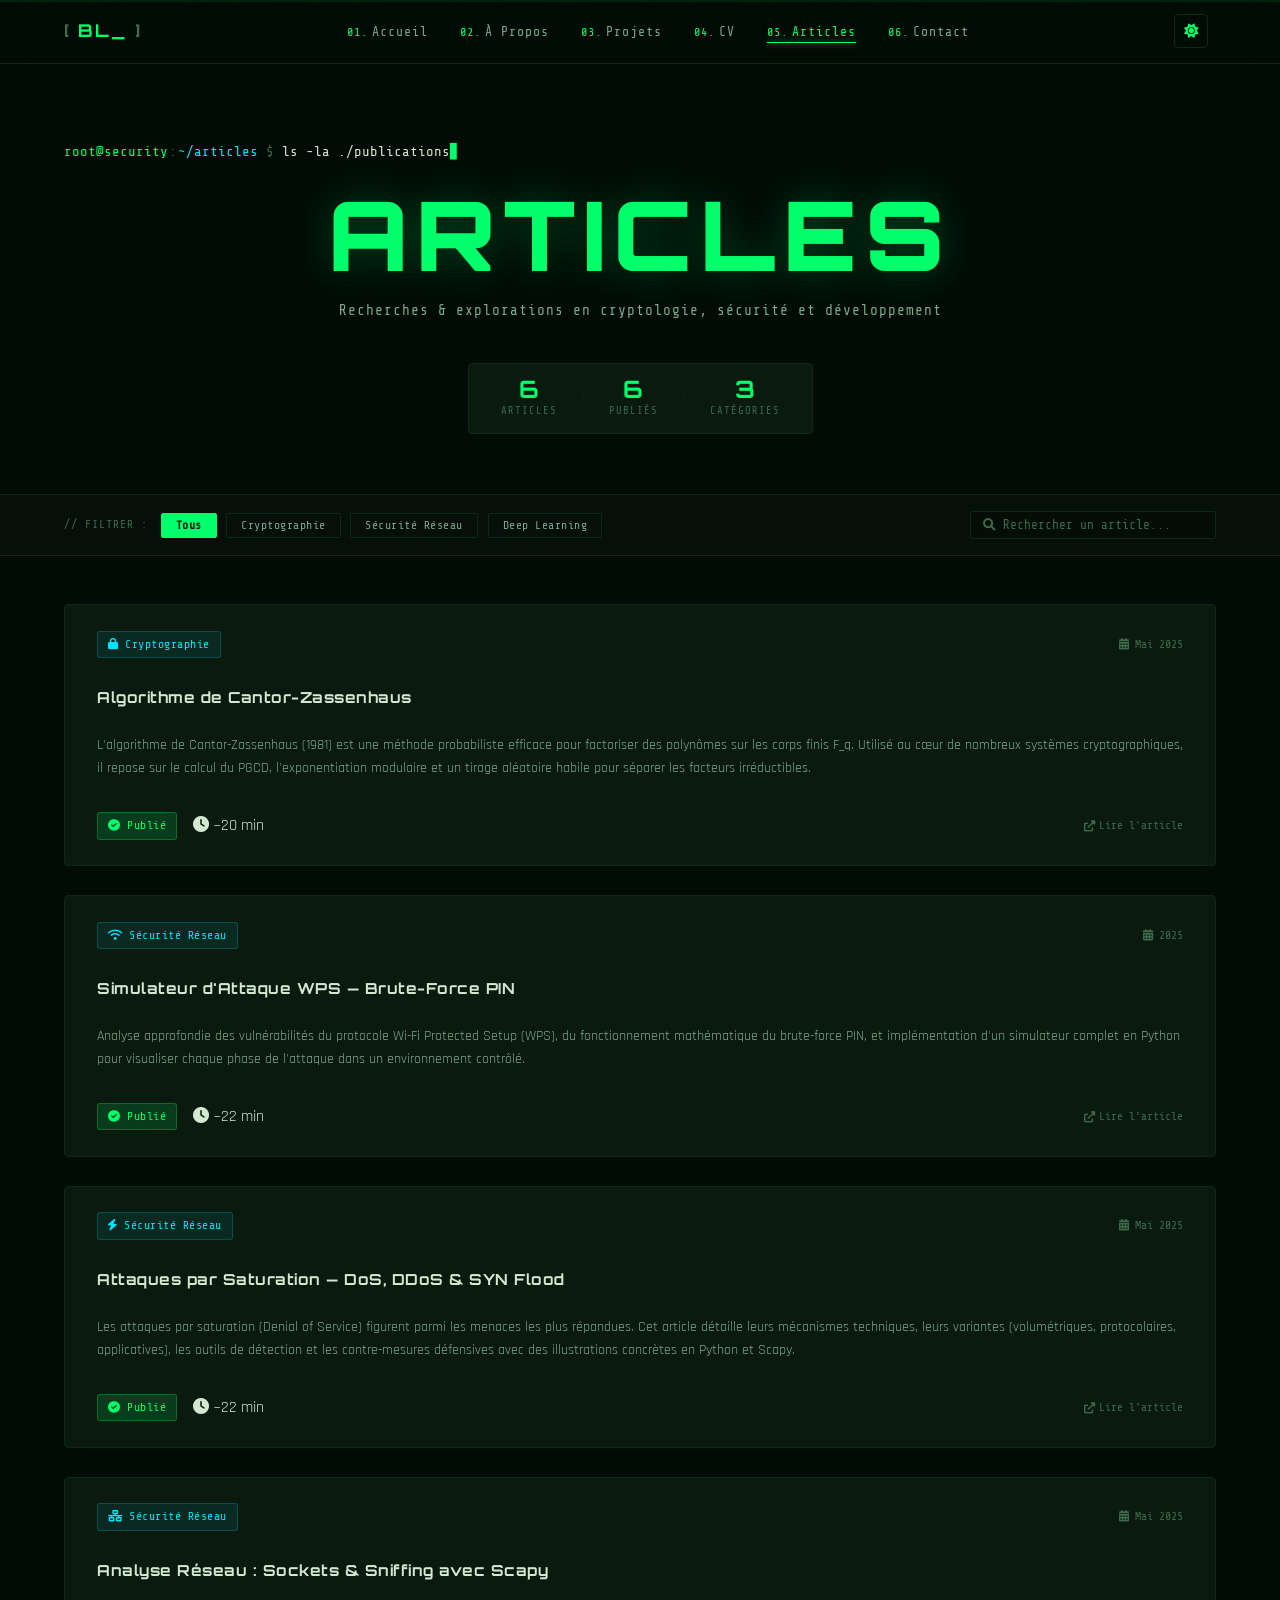
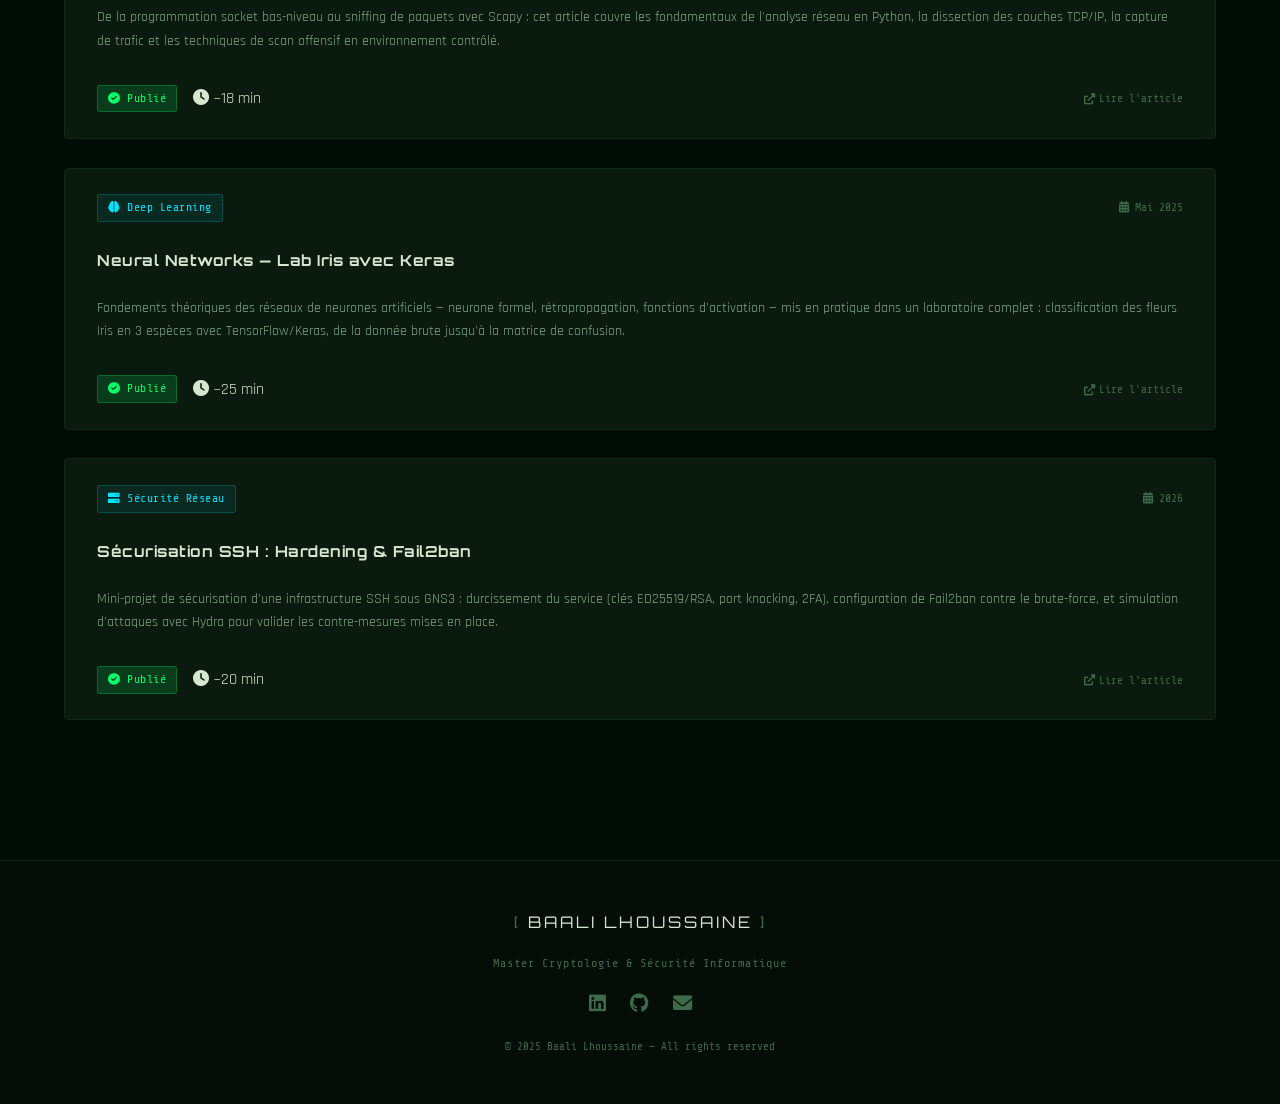
==== commit 0441ee76: "Update article count and add new SSH article" ====
--- a/articles.html
+++ b/articles.html
@@ -54,12 +54,12 @@
         <!-- Stats bar -->
         <div class="articles-stats">
             <div class="stat-item">
-                <span class="stat-num" id="totalCount">5</span>
+                <span class="stat-num" id="totalCount">6</span>
                 <span class="stat-label">Articles</span>
             </div>
             <div class="stat-sep">|</div>
             <div class="stat-item">
-                <span class="stat-num">5</span>
+                <span class="stat-num">6</span>
                 <span class="stat-label">Publiés</span>
             </div>
             <div class="stat-sep">|</div>
@@ -169,6 +169,21 @@
                 <div class="article-footer">
                     <span class="article-status published"><i class="fas fa-check-circle"></i> Publié</span>
                     <span class="article-read-time"><i class="fas fa-clock"></i> ~25 min</span>
+                    <span class="article-toggle-hint"><i class="fas fa-external-link-alt"></i> Lire l'article</span>
+                </div>
+            </article>
+
+            <!-- Article 6 — Sécurisation SSH -->
+            <article id="article-6" class="article-card article-card-full" data-category="securite-reseau" onclick="window.location.href='ssh_hardening.html'" style="cursor:pointer">
+                <div class="article-meta">
+                    <span class="article-tag"><i class="fas fa-server"></i> Sécurité Réseau</span>
+                    <span class="article-date"><i class="fas fa-calendar-alt"></i> 2026</span>
+                </div>
+                <h3 class="article-title">Sécurisation SSH : Hardening & Fail2ban</h3>
+                <p class="article-excerpt">Mini-projet de sécurisation d'une infrastructure SSH sous GNS3 : durcissement du service (clés ED25519/RSA, port knocking, 2FA), configuration de Fail2ban contre le brute-force, et simulation d'attaques avec Hydra pour valider les contre-mesures mises en place.</p>
+                <div class="article-footer">
+                    <span class="article-status published"><i class="fas fa-check-circle"></i> Publié</span>
+                    <span class="article-read-time"><i class="fas fa-clock"></i> ~20 min</span>
                     <span class="article-toggle-hint"><i class="fas fa-external-link-alt"></i> Lire l'article</span>
                 </div>
             </article>
@@ -378,4 +393,4 @@
 }
 </script>
 </body>
-</html>+</html>
